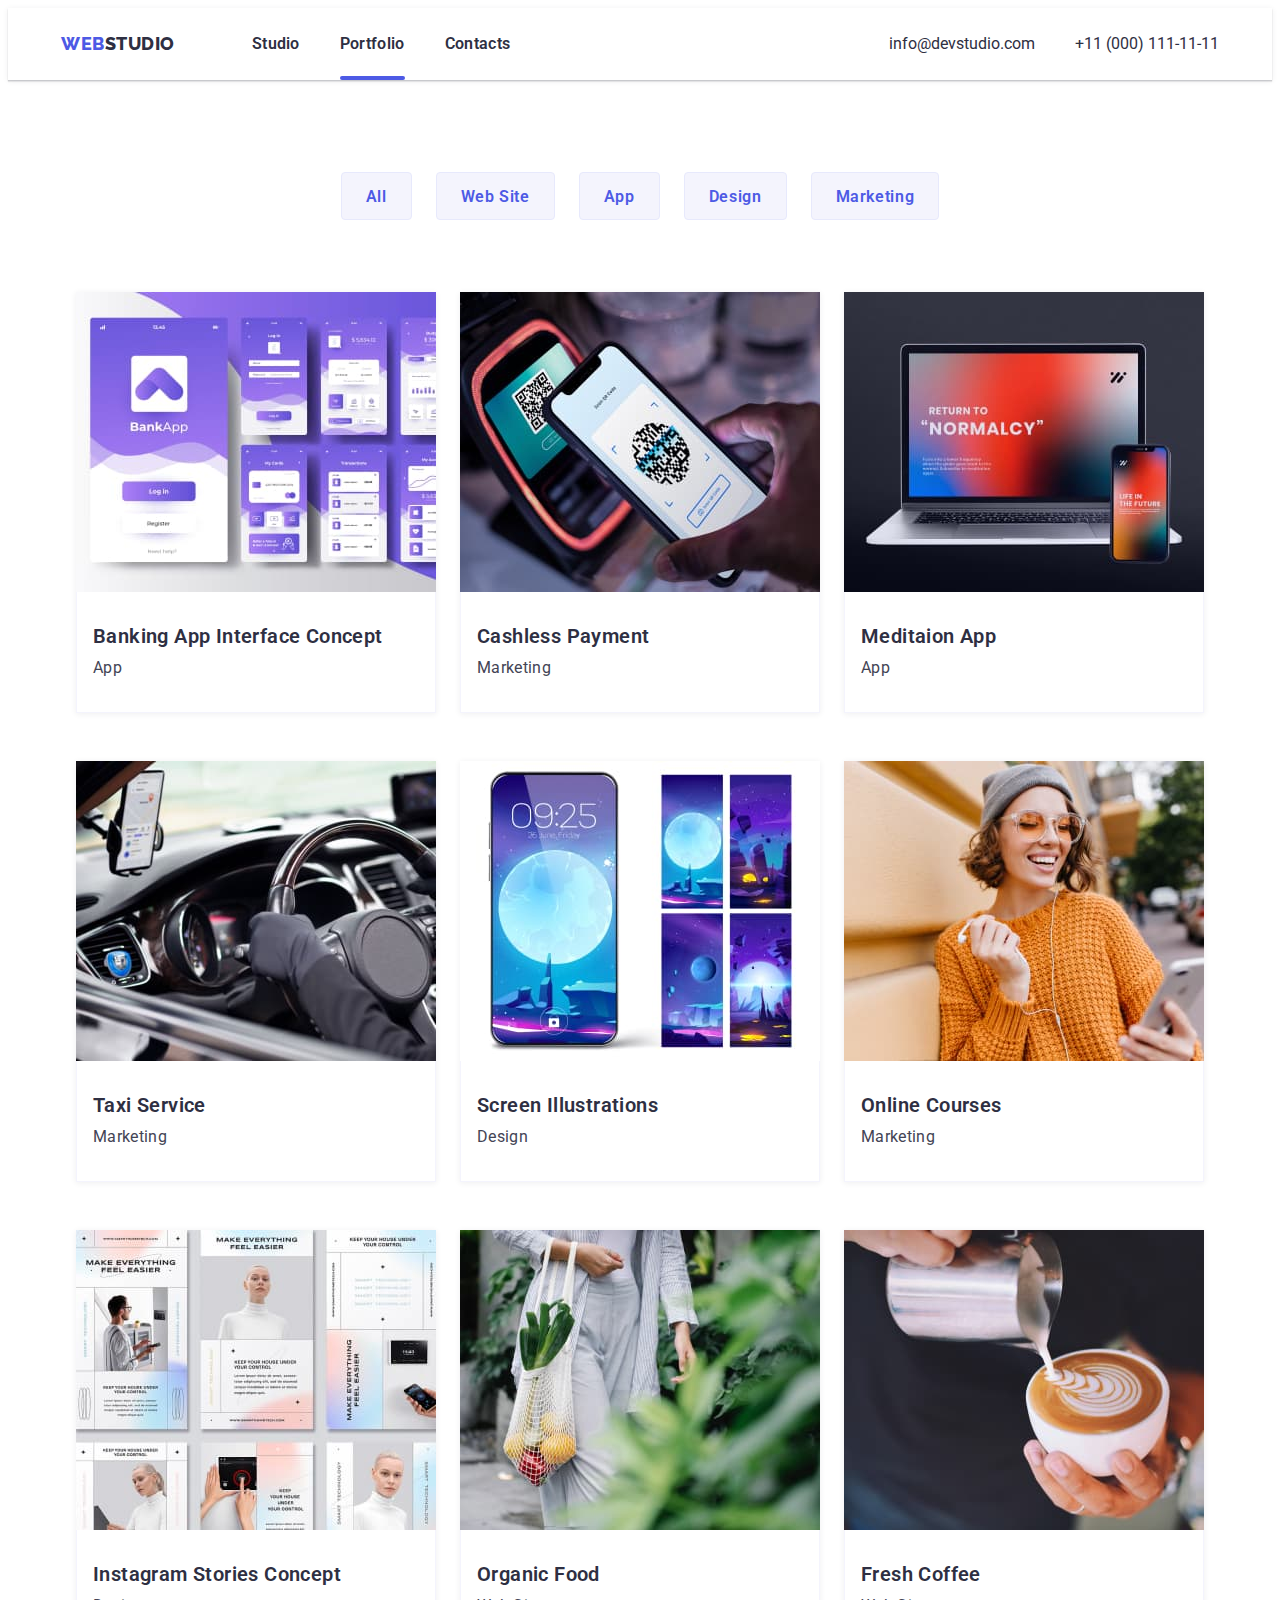
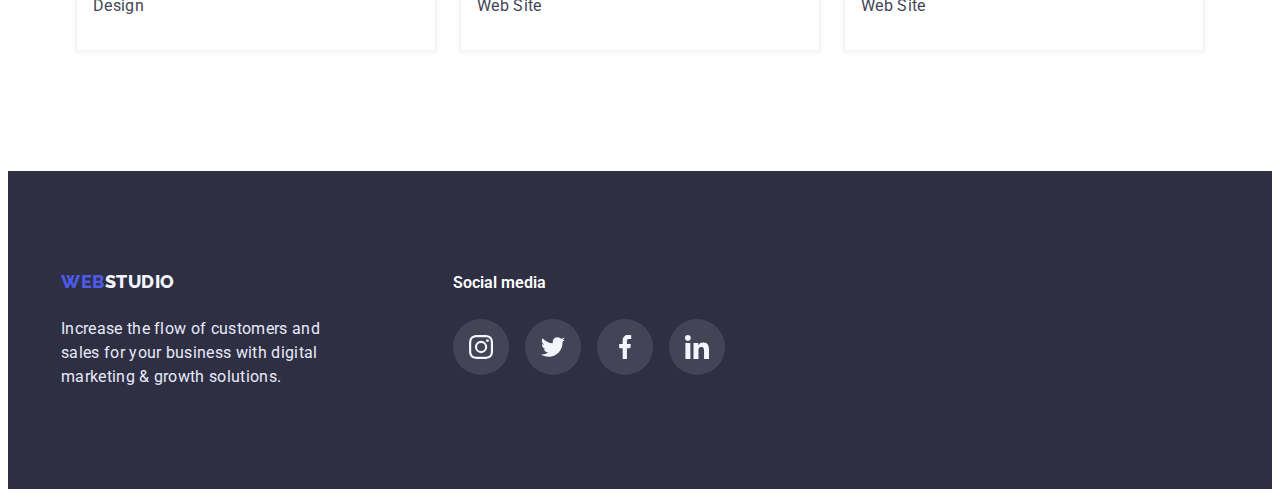
==== portfolio.html @ 94433a45 "hw5" ====
<!DOCTYPE html>
<html lang="en">
  <head>
    <meta charset="UTF-8" />
    <meta http-equiv="X-UA-Compatible" content="IE=edge" />
    <meta name="viewport" content="width=device-width, initial-scale=1.0" />
    <title>Portfolio</title>
    <link
      rel="stylesheet"
      href="https://cdnjs.cloudflare.com/ajax/libs/modern-normalize/1.1.0/modern-normalize.min.css"
      integrity="sha512-wpPYUAdjBVSE4KJnH1VR1HeZfpl1ub8YT/NKx4PuQ5NmX2tKuGu6U/JRp5y+Y8XG2tV+wKQpNHVUX03MfMFn9Q=="
      crossorigin="anonymous"
      referrerpolicy="no-referrer"
    />
    <link rel="stylesheet" href="./css/style.css" />
    <link rel="preconnect" href="https://fonts.googleapis.com" />
    <link rel="preconnect" href="https://fonts.gstatic.com" crossorigin />
    <link
      href="https://fonts.googleapis.com/css2?family=Raleway:wght@700&family=Roboto:wght@400;500;700;900&display=swap"
      rel="stylesheet"
    />
  </head>
  <body>
    <header class="header">
      <div class="header-container container">
        <nav class="nav-container">
          <a class="link" href="./"
            ><span class="web">Web</span><span class="studio">Studio</span></a
          >
          <ul class="nav">
            <li class="item"><a class="link" href="./">Studio</a></li>
            <li class="item">
              <a class="link current-link" href="./portfolio.html">Portfolio</a>
            </li>
            <li class="item"><a class="link" href="">Contacts</a></li>
          </ul>
        </nav>
        <ul class="contacts">
          <li class="item">
            <a class="link" href="mailto:info@devstudio.com"
              >info@devstudio.com</a
            >
          </li>
          <li class="item">
            <a class="link" href="tel:+110001111111">+11 (000) 111-11-11</a>
          </li>
        </ul>
      </div>
    </header>
    <main>
      <section class="topics">
        <div class="container">
          <h1 class="filter">The filter</h1>
          <ul class="filter-buttons">
            <li class="fiter-buttons-size">
              <button class="button2" type="button">All</button>
            </li>
            <li class="fiter-buttons-size">
              <button class="button2" type="button">Web Site</button>
            </li>
            <li class="fiter-buttons-size">
              <button class="button2" type="button">App</button>
            </li>
            <li class="fiter-buttons-size">
              <button class="button2" type="button">Design</button>
            </li>
            <li class="fiter-buttons-size">
              <button class="button2" type="button">Marketing</button>
            </li>
          </ul>
          <ul class="all-topics-list">
            <li class="list-discription">
              <div class="product-img">
                <div class="img">
                  <div class="overlay">
                    <img
                      src="./images/board1.jpg"
                      alt="Board with app's interfaces"
                      width="360"
                    />
                    <p class="overlay-text">
                      14 Stylish and User-Friendly App Design Concepts · Task
                      Manager App · Calorie Tracker App · Exotic Fruit Ecommerce
                      App · Cloud Storage App
                    </p>
                  </div>
                </div>
                <div class="topics-card">
                  <h2 class="header-of-topics">
                    Banking App Interface Concept
                  </h2>
                  <p class="topics-text">App</p>
                </div>
              </div>
            </li>
            <li class="list-discription">
              <div class="product-img">
                <div class="img">
                  <div class="overlay">
                    <img
                      src="./images/qrcode.jpg"
                      alt="Text on the violet background"
                      width="360"
                    />
                    <p class="overlay-text">
                      14 Stylish and User-Friendly App Design Concepts · Task
                      Manager App · Calorie Tracker App · Exotic Fruit Ecommerce
                      App · Cloud Storage App
                    </p>
                  </div>
                </div>
                <div class="topics-card">
                  <h2 class="header-of-topics">Cashless Payment</h2>
                  <p class="topics-text">Marketing</p>
                </div>
              </div>
            </li>
            <li class="list-discription">
              <div class="product-img">
                <div class="img">
                  <div class="overlay">
                    <img
                      src="./images/devices.jpg"
                      alt="Mac's devices"
                      width="360"
                    />
                    <p class="overlay-text">
                      14 Stylish and User-Friendly App Design Concepts · Task
                      Manager App · Calorie Tracker App · Exotic Fruit Ecommerce
                      App · Cloud Storage App
                    </p>
                  </div>
                </div>
                <div class="topics-card">
                  <h2 class="header-of-topics">Meditaion App</h2>
                  <p class="topics-text">App</p>
                </div>
              </div>
            </li>
            <li class="list-discription">
              <div class="product-img">
                <div class="img">
                  <div class="overlay">
                    <img
                      src="./images/car.jpg"
                      alt="Car, man is holdang a steering wheel"
                      width="360"
                    />
                    <p class="overlay-text">
                      14 Stylish and User-Friendly App Design Concepts · Task
                      Manager App · Calorie Tracker App · Exotic Fruit Ecommerce
                      App · Cloud Storage App
                    </p>
                  </div>
                </div>
                <div class="topics-card">
                  <h2 class="header-of-topics">Taxi Service</h2>
                  <p class="topics-text">Marketing</p>
                </div>
              </div>
            </li>
            <li class="list-discription">
              <div class="product-img">
                <div class="img">
                  <div class="overlay">
                    <img
                      src="./images/screen.jpg"
                      alt="The Moon illustration on the phone"
                      width="360"
                    />
                    <p class="overlay-text">
                      14 Stylish and User-Friendly App Design Concepts · Task
                      Manager App · Calorie Tracker App · Exotic Fruit Ecommerce
                      App · Cloud Storage App
                    </p>
                  </div>
                </div>
                <div class="topics-card">
                  <h2 class="header-of-topics">Screen Illustrations</h2>
                  <p class="topics-text">Design</p>
                </div>
              </div>
            </li>
            <li class="list-discription">
              <div class="product-img">
                <div class="img">
                  <div class="overlay">
                    <img
                      src="./images/girl.jpg"
                      alt="The girl is smilling and take a phone"
                      width="360"
                    />
                    <p class="overlay-text">
                      14 Stylish and User-Friendly App Design Concepts · Task
                      Manager App · Calorie Tracker App · Exotic Fruit Ecommerce
                      App · Cloud Storage App
                    </p>
                  </div>
                </div>
                <div class="topics-card">
                  <h2 class="header-of-topics">Online Courses</h2>
                  <p class="topics-text">Marketing</p>
                </div>
              </div>
            </li>
            <li class="list-discription">
              <div class="product-img">
                <div class="img">
                  <div class="overlay">
                    <img
                      src="./images/board.jpg"
                      alt="The artical at Instagram"
                      width="360"
                    />
                    <p class="overlay-text">
                      14 Stylish and User-Friendly App Design Concepts · Task
                      Manager App · Calorie Tracker App · Exotic Fruit Ecommerce
                      App · Cloud Storage App
                    </p>
                  </div>
                </div>
                <div class="topics-card">
                  <h2 class="header-of-topics">Instagram Stories Concept</h2>
                  <p class="topics-text">Design</p>
                </div>
              </div>
            </li>
            <li class="list-discription">
              <div class="product-img">
                <div class="img">
                  <div class="overlay">
                    <img
                      src="./images/oranges.jpg"
                      alt="Some fruits in the bag"
                      width="360"
                    />
                    <p class="overlay-text">
                      14 Stylish and User-Friendly App Design Concepts · Task
                      Manager App · Calorie Tracker App · Exotic Fruit Ecommerce
                      App · Cloud Storage App
                    </p>
                  </div>
                </div>
                <div class="topics-card">
                  <h2 class="header-of-topics">Organic Food</h2>
                  <p class="topics-text">Web Site</p>
                </div>
              </div>
            </li>
            <li class="list-discription">
              <div class="product-img">
                <div class="img">
                  <div class="overlay">
                    <img
                      src="./images/coffee.jpg"
                      alt="A cup of cappuccino"
                      width="360"
                    />
                    <p class="overlay-text">
                      14 Stylish and User-Friendly App Design Concepts · Task
                      Manager App · Calorie Tracker App · Exotic Fruit Ecommerce
                      App · Cloud Storage App
                    </p>
                  </div>
                </div>
                <div class="topics-card">
                  <h2 class="header-of-topics">Fresh Coffee</h2>
                  <p class="topics-text">Web Site</p>
                </div>
              </div>
            </li>
          </ul>
        </div>
      </section>
    </main>
    <footer class="footer">
      <div class="container footer-contaiter">
        <div class="logo-container">
          <a class="link" href="/"
            ><span class="web-footer">Web</span
            ><span class="studio-footer">Studio</span></a
          >
          <p class="footer-description">
            Increase the flow of customers and sales for your business with
            digital marketing & growth solutions.
          </p>
        </div>
        <div class="footer-social-media">
          <h4 class="socil-media-title">Social media</h4>
          <ul class="footer-social-list-icon">
            <li class="footer-social-list-item">
              <a href="" class="footer-social-list-link">
                <svg class="social-list-icon" width="24" height="24">
                  <use href="./images/icons.svg#icon-instagram"></use>
                </svg>
              </a>
            </li>
            <li class="footer-social-list-item">
              <a href="" class="footer-social-list-link">
                <svg class="social-list-icon" width="24" height="24">
                  <use href="./images/icons.svg#icon-twitter"></use>
                </svg>
              </a>
            </li>
            <li class="footer-social-list-item">
              <a href="" class="footer-social-list-link">
                <svg class="social-list-icon" width="24" height="24">
                  <use href="./images/icons.svg#icon-facebook"></use>
                </svg>
              </a>
            </li>
            <li class="footer-social-list-item">
              <a href="" class="footer-social-list-link">
                <svg class="social-list-icon" width="24" height="24">
                  <use href="./images/icons.svg#icon-linkedin"></use>
                </svg>
              </a>
            </li>
          </ul>
        </div>
      </div>
    </footer>
    <script src="./js/modal.js"></script>
  </body>
</html>
---- css/style.css ----
:root {
  --basic-font-family: "Roboto", sans-serif;
  --logo-font-family: "Raleway";
  --basic-bakground-color: #ffffff;
  --brand-text-color: #4d5ae5;
  --heading-text-color: #2e2f42;
  --success-text-color: #31d0aa;
  --body-text-color: #434455;
  --subtl-text-color: #8e8f99;
  --accent-text-color: #e7e9fc;
  --light-text-color: #f4f4fd;
}

/* index.html */

body {
  background-color: var(--basic-bakground-color);
  font-family: var(--basic-font-family);
  font-style: normal;
  font-weight: 400;
  color: var(--brand-text-color);
}

ul,
h4 {
  margin: 0;
  padding: 0;
}

.container {
  width: 1158px;
  margin: 0 auto;
  padding-left: 15px;
  padding-right: 15px;
}

img {
  display: block;
  min-width: 100%;
  height: auto;
}

p,
h1,
h2,
h3 {
  margin: 0;
}

/* Header */

.header {
  box-shadow: 0px 2px 1px rgba(46, 47, 66, 0.08),
    0px 1px 1px rgba(46, 47, 66, 0.16), 0px 1px 6px rgba(46, 47, 66, 0.08);
}
.web {
  font-family: var(--logo-font-family);
  font-weight: 800;
  font-size: 18px;
  line-height: 1.3;
  color: var(--brand-text-color);
  letter-spacing: 0.03em;
  text-transform: uppercase;
}

.studio {
  font-family: var(--logo-font-family);
  font-weight: 800;
  font-size: 18px;
  line-height: 1.3;
  color: var(--heading-text-color);
  letter-spacing: 0.03em;
  text-transform: uppercase;
}

.header-container {
  display: flex;
  align-items: center;
}

.nav-container {
  display: flex;
  align-items: center;
}

.nav {
  display: flex;
  margin-left: 77px;
  font-weight: 600;
  font-size: 16px;
  line-height: 1.5;
  letter-spacing: 0.02em;
  list-style-type: none;
  padding: 0;
  margin-top: 0;
  margin-bottom: 0;
}

.nav .item + .item {
  margin-left: 40px;
}

.nav .link {
  display: block;
  padding-top: 24px;
  padding-bottom: 24px;
}

.contacts {
  display: flex;
  font-size: 16px;
  line-height: 1.5;
  color: var(--body-text-color);
  list-style-type: none;
  margin: 0;
  padding: 0;
  margin-left: auto;
}

.contacts .item + .item {
  margin-left: 40px;
}

.link {
  text-decoration: none;
  color: var(--heading-text-color);
  transition: color 250ms cubic-bezier(0.4, 0, 0.2, 1);
  position: relative;
}

.link:hover {
  color: var(--body-text-color);
}

.link:focus {
  color: var(--brand-text-color);
}

.current-link::after {
  content: "";
  display: block;
  width: 100%;
  height: 4px;
  background-color: var(--brand-text-color);
  border-radius: 2px;
  position: absolute;
  left: 0;
  bottom: 0;
}

.backdrop {
  position: fixed;
  top: 0;
  left: 0;
  width: 100%;
  height: 100%;
  background-color: rgba(46, 47, 66, 0.4);
  opacity: 1;
  z-index: 100;
  transition: opacity 200ms cubic-bezier(0.4, 0, 0.2, 1),
    visibility 250ms cubic-bezier(0.4, 0, 0.2, 1);
}

.is-hidden {
  opacity: 0;
  pointer-events: none;
  visibility: hidden;
}

.modal {
  position: absolute;
  top: 50%;
  left: 50%;
  transform: translate(-50%, -50%);
  min-width: 405px;
  min-height: 575px;
  padding: 24px;
  background: #fcfcfc;
  box-shadow: 0px 1px 1px rgba(0, 0, 0, 0.14), 0px 1px 3px rgba(0, 0, 0, 0.12),
    0px 2px 1px rgba(0, 0, 0, 0.2);
  border-radius: 4px;
}

.modal-button {
  display: flex;
  border-radius: 50%;
  margin-left: auto;
  padding: 8px;
  background-color: var(--accent-text-color);
  border: 1px solid rgba(0, 0, 0, 0.1);
  margin-right: 0;
  justify-content: center;
  align-items: center;
  cursor: pointer;
  transition: box-shadow 250ms cubic-bezier(0.4, 0, 0.2, 1);
}

.modal-button:hover {
  background: #e7e9fc;
  box-shadow: 0px 1px 6px rgba(46, 47, 66, 0.08),
    0px 1px 1px rgba(46, 47, 66, 0.16), 0px 2px 1px rgba(46, 47, 66, 0.08);
  border-radius: 50%;
}

.modal-button .modal-svg {
  display: block;
  fill: #000;
  width: 8px;
  height: 8px;
}

.link2 {
  text-decoration: none;
  color: var(--body-text-color);
  transition: color 250ms cubic-bezier(0.4, 0, 0.2, 1);
  padding-top: 24px;
  padding-bottom: 24px;
}

.link2:hover,
.link2:focus {
  color: var(--brand-text-color);
}

/* Section1 - Hero */

.section1 {
  display: flex;
  flex-direction: column;
  align-items: center;
  margin-left: auto;
  margin-right: auto;
  /* background-color: var(--heading-text-color); */
  background-image: linear-gradient(
      rgba(46, 47, 66, 0.7),
      rgba(46, 47, 66, 0.7)
    ),
    url("../images/people-office.jpg");
  background-size: cover;
  background-repeat: no-repeat;
  max-width: 1600px;
  text-align: center;
  margin-top: 0;
  padding-top: 192px;
  padding-bottom: 192px;
}

.header1 {
  font-weight: 600;
  font-size: 56px;
  line-height: 1.1;
  color: var(--basic-bakground-color);
  margin-top: 0;
  margin-bottom: 64px;
  width: 492px;
}

.button {
  font-family: var(--basic-font-family);
  width: 170px;
  height: 51px;
  /* left: 635px;
  top: 432px; */
  background: var(--brand-text-color);
  box-shadow: 0px 4px 4px rgba(0, 0, 0, 0.15);
  border-radius: 4px;
  font-weight: 600;
  font-size: 16px;
  line-height: 1.2;
  color: var(--basic-bakground-color);
  letter-spacing: 0.04em;
  cursor: pointer;
  border: none;
  transition: background-color 250ms cubic-bezier(0.4, 0, 0.2, 1),
    box-shadow 250ms cubic-bezier(0.4, 0, 0.2, 1);
}

.button:hover {
  background-color: #404bbf;
  box-shadow: 0px 1px 6px rgba(46, 47, 66, 0.08),
    0px 1px 1px rgba(46, 47, 66, 0.16), 0px 2px 1px rgba(46, 47, 66, 0.08);
}

.button:focus {
  /* left: 20px;
  top: 156px; */
  background-color: #404bbf;
  box-shadow: 0px 4px 4px rgba(0, 0, 0, 0.15);
}

/* section2 */

.section2 {
  padding-top: 120px;
  padding-bottom: 120px;
}

.header-none {
  display: none;
}

.our-advantages .item + .item {
  margin-left: 24px;
}

.our-advantages {
  display: flex;
  flex-direction: row;
  list-style-type: none;
  margin: 0;
  padding: 0;
}

.list-item::before {
  display: block;
  content: "";
  height: 112px;
  background-color: var(--light-text-color);
  background-size: contain;
  background-repeat: no-repeat;
  background-position: center;
  margin-bottom: 8px;
  background-size: 64px;
}

.icon-antenna::before {
  background-image: url("../images/antenna.svg");
}

.icon-clock-1::before {
  background-image: url("../images/clock-1.svg");
}

.icon-diagram-1::before {
  background-image: url("../images/diagram-1.svg");
}

.icon-astronaut::before {
  background-image: url("../images/astronaut.svg");
}

.our-advantages .item {
  width: 264px;
}

.our-advantages .topics-our-advantages,
.our-advantages .text-our-advantages {
  margin-top: 0;
  padding: 0;
}

.topics-our-advantages {
  font-weight: 600;
  font-size: 20px;
  line-height: 1.2;
  letter-spacing: 0.02em;
  color: var(--heading-text-color);
  margin-bottom: 8px;
}

.text-our-advantages {
  font-size: 16px;
  line-height: 1.5;
  letter-spacing: 0.02em;
  color: var(--body-text-color);
}

/* Section3 */

.section3 {
  padding-bottom: 120px;
}
.section3 .header2 {
  text-align: center;
}

.header2 {
  margin-bottom: 72px;
  font-weight: 600;
  font-size: 36px;
  line-height: 1.1;
  letter-spacing: 0.02em;
  color: var(--heading-text-color);
}

.we-doing {
  display: flex;
  margin: 0;
  padding: 0;
}

.we-doing .item + .item {
  margin-left: 24px;
}

.we-doing,
.our-team {
  list-style-type: none;
}

/* Section4 */

.team-description {
  background-color: var(--basic-bakground-color);
}

.our-team {
  display: flex;
}

.our-team .team-description + .team-description {
  margin-left: 24px;
}

.section4 {
  background-color: var(--light-text-color);
  padding-top: 120px;
  padding-bottom: 120px;
}

.section4 .header2 {
  text-align: center;
  margin-top: 0;
}

.our-employees {
  font-weight: 600;
  font-size: 20px;
  line-height: 1.2;
  letter-spacing: 0.02em;
  color: var(--heading-text-color);
  margin-bottom: 8px;
}

.employeess-profession {
  font-size: 16px;
  line-height: 1.5;
  letter-spacing: 0.02em;
  color: var(--body-text-color);
  margin-bottom: 8px;
}

.team-description .our-employees,
.team-description .employeess-profession {
  text-align: center;
}

.employess-card {
  box-shadow: 0px 1px 6px rgba(46, 47, 66, 0.08),
    0px 1px 1px rgba(46, 47, 66, 0.16), 0px 2px 1px rgba(46, 47, 66, 0.08);
  border-radius: 0px 0px 4px 4px;
  border-top: 0;
  padding: 32px 16px;
  margin: auto;
}

.social-list-icon {
  display: flex;
  padding-left: 0;
  justify-content: space-between;
  align-items: center;
  fill: var(--light-text-color);
}

.social-list-item {
  list-style-type: none;
}

.social-list-link {
  display: flex;
  justify-content: center;
  align-items: center;
  width: 40px;
  height: 40px;
  border-radius: 50%;
  padding: 12px;
  background-color: var(--brand-text-color);
  transition: background-color 250ms cubic-bezier(0.4, 0, 0.2, 1);
}

.social-list-link:hover,
.social-list-link:focus {
  background-color: var(--success-text-color);
}

/* Section5 */

.section5 {
  padding-top: 120px;
  padding-bottom: 120px;
}

.section5 .header2 {
  text-align: center;
  margin-top: 0;
  margin-bottom: 72px;
}

.customers-list {
  list-style-type: none;
  display: flex;
  flex-direction: row;
  list-style-type: none;
  margin: 0;
  padding: 0;
  justify-content: space-between;
}

.svg {
  fill: var(--subtl-text-color);
}

.customers-list-item-link {
  display: flex;
  justify-content: center;
  align-items: center;
  border: 1px solid var(--subtl-text-color);
  border-radius: 4px;
  width: 168px;
  height: 88px;
  transition: border 250ms cubic-bezier(0.4, 0, 0.2, 1);
}

.customers-list-item-link svg {
  transition: fill 250ms cubic-bezier(0.4, 0, 0.2, 1);
}

.customers-list-item-link:hover svg,
.customers-list-item-link:focus svg {
  fill: var(--brand-text-color);
}

.customers-list-item-link:hover,
.customers-list-item-link:focus {
  border: 1px solid var(--brand-text-color);
}
/* Footer */

.web-footer {
  font-family: var(--logo-font-family);
  font-style: normal;
  font-weight: 800;
  font-size: 18px;
  line-height: 1.2;
  letter-spacing: 0.03em;
  color: var(--brand-text-color);
  text-transform: uppercase;
}

.studio-footer {
  font-family: var(--logo-font-family);
  font-style: normal;
  font-weight: 800;
  font-size: 18px;
  line-height: 1.2;
  letter-spacing: 0.03em;
  color: var(--light-text-color);
  text-transform: uppercase;
}

.footer .container .link {
  display: block;
  margin-bottom: 24px;
}

.footer {
  padding-top: 100px;
  padding-bottom: 100px;
  background-color: var(--heading-text-color);
}

.footer-description {
  width: 264px;
  font-size: 16px;
  line-height: 1.5;
  letter-spacing: 0.02em;
  color: var(--accent-text-color);
}

.footer-contaiter {
  display: flex;
  flex-direction: row;
}

.logo-container {
  display: block;
  margin-right: 128px;
}

.socil-media-title {
  font-style: normal;
  font-weight: 600;
  font-size: 16px;
  line-height: 1.5;
  color: var(--basic-bakground-color);
  margin-bottom: 24px;
}

.footer-social-list-icon {
  padding-left: 0;
  display: flex;
  flex-direction: row;
}

.footer-social-list-item {
  list-style-type: none;
}

.footer-social-list-link {
  display: flex;
  justify-content: center;
  align-items: center;
  width: 40px;
  height: 40px;
  border-radius: 50%;
  padding: 8px;
  background-color: hsla(0, 0%, 100%, 10%);
  transition: background-color 250ms cubic-bezier(0.4, 0, 0.2, 1);
}

.footer-social-list-icon .footer-social-list-item + .footer-social-list-item {
  margin-left: 16px;
}
.footer-social-media {
  display: block;
}

.footer-social-list-link:hover,
.footer-social-list-link:focus {
  background-color: var(--success-text-color);
}

/*Portfolio css*/

.filter {
  display: none;
}

.topics {
  padding-top: 92px;
  padding-bottom: 120px;
}

.all-topics-list,
.filter-buttons {
  list-style-type: none;
  justify-content: center;
}

.filter-buttons .fiter-buttons-size + .fiter-buttons-size {
  margin-left: 24px;
}

.filter-buttons {
  display: flex;
  flex-direction: row;
  margin: 0;
  padding: 0;
  margin-bottom: 72px;
}

.all-topics-list {
  display: flex;
  flex-wrap: wrap;
}

.fiter-buttons-size {
  margin: 0;
  padding: 0;
  height: 48px;
  border-radius: 4px;
  font-weight: 600;
  font-size: 16px;
  line-height: 1.5;
  letter-spacing: 0.04em;
}

.button2 {
  margin: 0;
  padding: 12px 24px;
  height: 48px;
  background: var(--light-text-color);
  border: 1px solid var(--accent-text-color);
  color: var(--brand-text-color);
  font-family: var(--basic-font-family);
  border-radius: 4px;
  font-weight: 600;
  font-size: 16px;
  line-height: 1.5;
  letter-spacing: 0.04em;
  cursor: pointer;
  transition: background-color 250ms cubic-bezier(0.4, 0, 0.2, 1),
    box-shadow 250ms cubic-bezier(0.4, 0, 0.2, 1),
    color 250ms cubic-bezier(0.4, 0, 0.2, 1);
}

.button2:hover {
  background-color: var(--brand-text-color);
  box-shadow: 0px 3px 1px rgba(0, 0, 0, 0.1), 0px 2px 1px rgba(0, 0, 0, 0.08),
    0px 2px 2px rgba(0, 0, 0, 0.12);
  color: var(--basic-bakground-color);
}

.button2:focus {
  background-color: var(--brand-text-color);
  box-shadow: 0px 3px 1px rgba(0, 0, 0, 0.1), 0px 2px 1px rgba(0, 0, 0, 0.08),
    0px 2px 2px rgba(0, 0, 0, 0.12);
  color: var(--basic-bakground-color);
}

.header-of-topics {
  font-weight: 600;
  font-size: 20px;
  line-height: 1.2;
  letter-spacing: 0.02em;
  color: var(--heading-text-color);
}

.topics-text {
  font-size: 16px;
  line-height: 1.5;
  letter-spacing: 0.02em;
  color: var(--body-text-color);
}

.all-topics-list {
  margin: 0;
  padding: 0;
  column-gap: 24px;
  row-gap: 48px;
}

.list-discription {
  box-shadow: 0px 1px 6px rgba(46, 47, 66, 0.08);
  transition: box-shadow 250ms cubic-bezier(0.4, 0, 0.2, 1);
}

.list-discription:hover,
.list-discription:focus {
  box-shadow: 0px 1px 6px rgba(46, 47, 66, 0.08),
    0px 1px 1px rgba(46, 47, 66, 0.16), 0px 2px 1px rgba(46, 47, 66, 0.08);
}

.topics-card {
  padding: 32px 16px;
  border: 0.5px solid #f4f4fd;
  border-top: none;
}

.header-of-topics {
  margin-bottom: 8px;
}

.img {
  position: relative;
  overflow: hidden;
}

.overlay::before {
  content: "";
  display: inline-block;
  position: absolute;
  top: 0;
  left: 0;
  width: 100%;
  height: 100%;
  background-image: url(../images/purple.jpg);
  transform: translateY(100%);
  transition: transform 250ms cubic-bezier(0.4, 0, 0.2, 1);
}

.product-img:hover .overlay::before {
  transform: translateY(0);
}

.overlay-text {
  display: block;
  position: absolute;
  width: 100%;
  height: 100%;
  padding: 40px 32px;
  overflow: hidden;
  font-weight: 400;
  font-size: 16px;
  line-height: 1, 5;
  letter-spacing: 0.02em;
  color: var(--light-text-color);
  transition: transform 250ms cubic-bezier(0.4, 0, 0.2, 1);
}

.product-img:hover .overlay-text {
  transform: translateY(-100%);
}
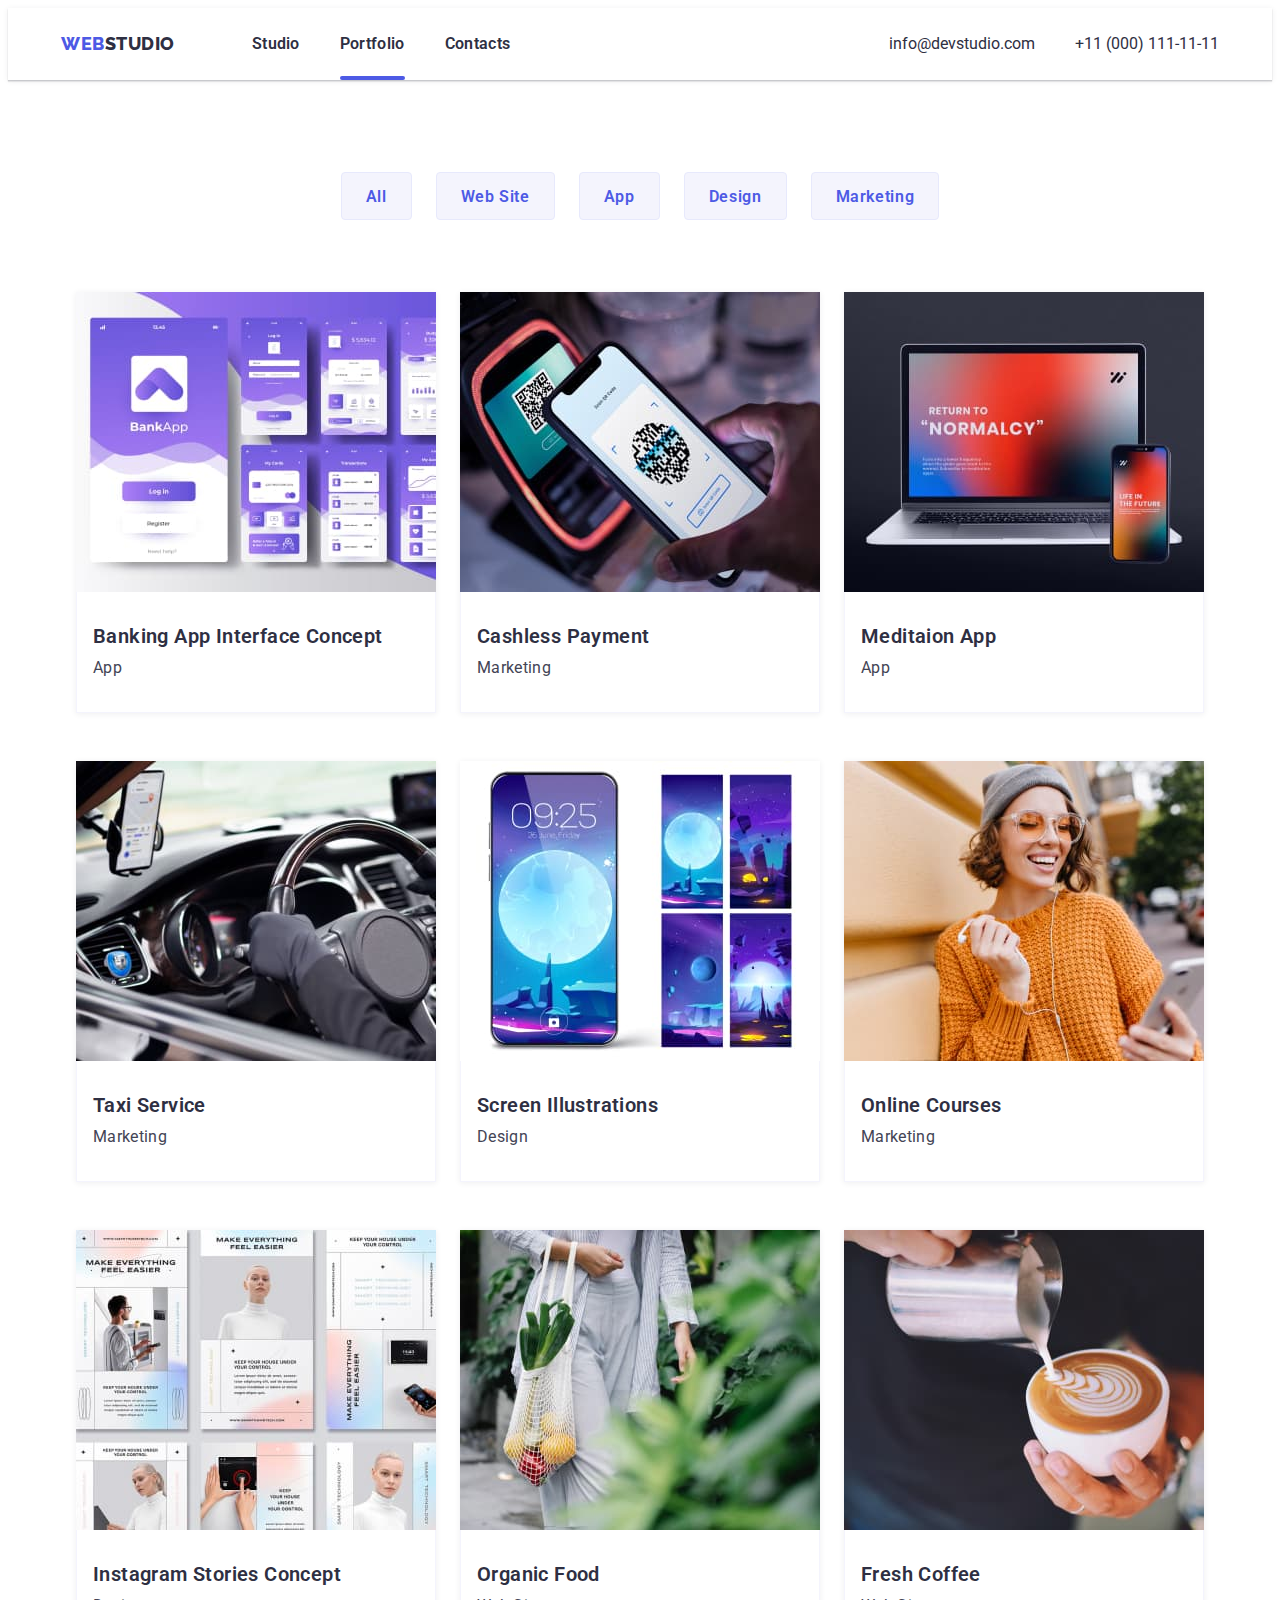
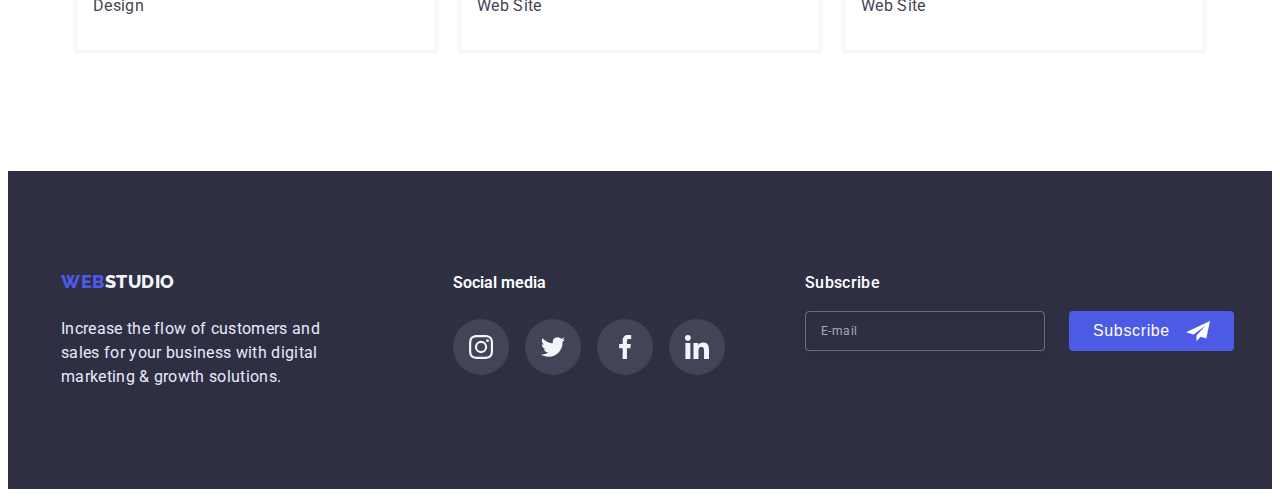
==== commit dcfa0f63: "hw6" ====
--- a/portfolio.html
+++ b/portfolio.html
@@ -318,6 +318,21 @@
             </li>
           </ul>
         </div>
+        <form class="footer-form">
+          <p class="label-header">Subscribe</p>
+          <div class="display">
+          <label name="email" class="footer-label">
+            <span class="footer-email">E-mail</span>
+            <input type="email" name="E-mail"/>
+          </label>
+          <button class="footer-button" type="submit">
+            <span class="subscribe">Subscribe</span>
+            <svg class="svg-frame" width="24" height="24">
+              <use href="./images/icons.svg#icon-Frame"></use>
+            </svg>
+          </button>
+        </div>
+        </form>
       </div>
     </footer>
     <script src="./js/modal.js"></script>
--- a/css/style.css
+++ b/css/style.css
@@ -187,19 +187,26 @@
   margin-left: auto;
   padding: 8px;
   background-color: var(--accent-text-color);
-  border: 1px solid rgba(0, 0, 0, 0.1);
+  border: 1px solid rgba(255, 255, 255, 0.1);
   margin-right: 0;
   justify-content: center;
   align-items: center;
   cursor: pointer;
-  transition: box-shadow 250ms cubic-bezier(0.4, 0, 0.2, 1);
-}
-
-.modal-button:hover {
-  background: #e7e9fc;
+  transition: box-shadow 250ms cubic-bezier(0.4, 0, 0.2, 1),
+    background 250ms cubic-bezier(0.4, 0, 0.2, 1);
+}
+
+.modal-button:hover,
+.modal-button:focus {
+  background: var(--brand-text-color);
   box-shadow: 0px 1px 6px rgba(46, 47, 66, 0.08),
     0px 1px 1px rgba(46, 47, 66, 0.16), 0px 2px 1px rgba(46, 47, 66, 0.08);
   border-radius: 50%;
+}
+
+.modal-button:hover svg,
+.modal-button:focus svg {
+  fill: #ffffff;
 }
 
 .modal-button .modal-svg {
@@ -207,6 +214,165 @@
   fill: #000;
   width: 8px;
   height: 8px;
+  transition: fill 250ms cubic-bezier(0.4, 0, 0.2, 1);
+}
+
+.modal-header {
+  font-weight: 500;
+  font-size: 16px;
+  line-height: 1.5;
+  text-align: center;
+  letter-spacing: 0.02em;
+  color: var(--heading-text-color);
+  margin-top: 24px;
+}
+
+.modal-form {
+  display: flex;
+  flex-direction: column;
+  margin-top: 16px;
+}
+
+.modal-form > label:not(:first-child) {
+  margin-top: 8px;
+}
+
+.modal-label {
+  font-size: 12px;
+  line-height: 1.3;
+  letter-spacing: 0.04em;
+  color: var(--subtl-text-color);
+}
+
+.modal-input {
+  border: 1px solid rgba(33, 33, 33, 0.2);
+  border-radius: 4px;
+  height: 40px;
+  width: 360px;
+  padding-left: 40px;
+  outline: none;
+  transition: border-color 250ms cubic-bezier(0.4, 0, 0.2, 1);
+}
+
+.modal-form > input {
+  margin-top: 4px;
+  padding: 10px;
+}
+
+.modal-textarea::placeholder {
+  font-size: 12px;
+  line-height: 1.3;
+  letter-spacing: 0.04em;
+  color: rgba(117, 117, 117, 0.5);
+}
+
+.modal-form > .policy-checkbox {
+  margin-right: auto;
+  margin-top: 16px;
+}
+
+.modal-form label {
+  font-size: 12px;
+  line-height: 1.3;
+  letter-spacing: 0.04em;
+  color: hwb(0 0% 100%);
+}
+
+.icon-wrap {
+  position: relative;
+}
+
+.svg-modal {
+  position: absolute;
+  left: 16px;
+  top: 50%;
+  transform: translateY(-50%);
+  fill: #000;
+  transition: fill 250ms cubic-bezier(0.4, 0, 0.2, 1);
+}
+
+.modal-form > textarea {
+  margin-top: 4px;
+  resize: none;
+  padding-top: 8px;
+  padding-left: 10px;
+  border: 1px solid rgba(33, 33, 33, 0.2);
+  border-radius: 4px;
+  outline: none;
+  transition: border-color 250ms cubic-bezier(0.4, 0, 0.2, 1);
+}
+
+.modal-policy {
+  position: relative;
+  display: flex;
+  flex-direction: row;
+  margin-top: 16px;
+  align-items: center;
+  width: 360px;
+}
+
+.policy-checkbox {
+  display: none;
+}
+
+.policy-checkbox:checked ~ label .policy-wrap {
+  background-color: #404bbf;
+  border-color: transparent;
+}
+
+.policy-svg {
+  fill: #ffffff;
+  transition: fill 250ms cubic-bezier(0.4, 0, 0.2, 1);
+}
+
+.policy-wrap {
+  position: absolute;
+  display: flex;
+  justify-content: center;
+  align-items: center;
+  width: 16px;
+  height: 16px;
+  border: 1.25px solid #2e2f42;
+  border-radius: 2px;
+  background-color: #ffffff;
+  transition: background-color 250ms cubic-bezier(0.4, 0, 0.2, 1);
+}
+
+.modal-form > textarea:hover,
+.modal-form > textarea:focus {
+  border-color: var(--brand-text-color);
+}
+
+.spanspan {
+  margin-left: 25px;
+}
+
+.modal-policy label > a {
+  color: var(--brand-text-color);
+}
+
+.modal-button-send {
+  background: #4d5ae5;
+  box-shadow: 0px 4px 4px rgba(0, 0, 0, 0.15);
+  border-radius: 4px;
+  height: 56px;
+  width: 169px;
+  padding: 16px 32px;
+  border: none;
+  margin: auto;
+  margin-top: 24px;
+  font-weight: 500;
+  font-size: 16px;
+  line-height: 1.5;
+  align-items: center;
+  text-align: center;
+  letter-spacing: 0.04em;
+  color: #ffffff;
+}
+
+.icon-wrap > input:hover,
+.icon-wrap > input:focus {
+  border-color: var(--brand-text-color);
 }
 
 .link2 {
@@ -630,6 +796,100 @@
   background-color: var(--success-text-color);
 }
 
+label,
+input,
+button {
+  padding: 0;
+  margin: 0;
+}
+
+.footer-form {
+  margin-left: 80px;
+}
+.label-header {
+  margin-bottom: 16px;
+  font-weight: 500;
+  font-size: 16px;
+  line-height: 1.5;
+  letter-spacing: 0.02em;
+  color: var(--basic-bakground-color);
+}
+
+.footer-label {
+  position: relative;
+}
+
+.display {
+  display: flex;
+  flex-direction: row;
+}
+
+.footer-email {
+  position: absolute;
+  font-size: 12px;
+  line-height: 2;
+  letter-spacing: 0.04em;
+  color: rgba(255, 255, 255, 0.6);
+  top: 50%;
+  left: 16px;
+  transform: translateY(-50%);
+}
+
+.footer-label input {
+  box-sizing: border-box;
+  border: 1px solid rgba(255, 255, 255, 0.3);
+  filter: drop-shadow(0px 4px 4px rgba(0, 0, 0, 0.15));
+  border-radius: 4px;
+  background-color: transparent;
+  width: 240px;
+  height: 40px;
+  color: var(--basic-bakground-color);
+  padding: 8px;
+  font-family: inherit;
+}
+
+.footer-label > .footer-email {
+  transition: opacity 250ms cubic-bezier(0.4, 0, 0.2, 1);
+}
+
+.footer-label:hover > .footer-email,
+.footer-label:focus > .footer-email {
+  opacity: 0;
+}
+
+.footer-button {
+  position: relative;
+  margin-left: 24px;
+  width: 165px;
+  height: 40px;
+  background: var(--brand-text-color);
+  border-radius: 4px;
+  font-weight: 500;
+  font-size: 16px;
+  line-height: 1.5;
+  letter-spacing: 0.04em;
+  color: var(--basic-bakground-color);
+  justify-content: center;
+  align-items: center;
+  border: none;
+}
+
+.subscribe {
+  position: absolute;
+  top: 50%;
+  transform: translateY(-50%);
+  left: 24px;
+}
+
+.svg-frame {
+  /* margin-left: 16px; */
+  fill: var(--basic-bakground-color);
+  position: absolute;
+  top: 50%;
+  transform: translateY(-50%);
+  right: 24px;
+}
+
 /*Portfolio css*/
 
 .filter {
